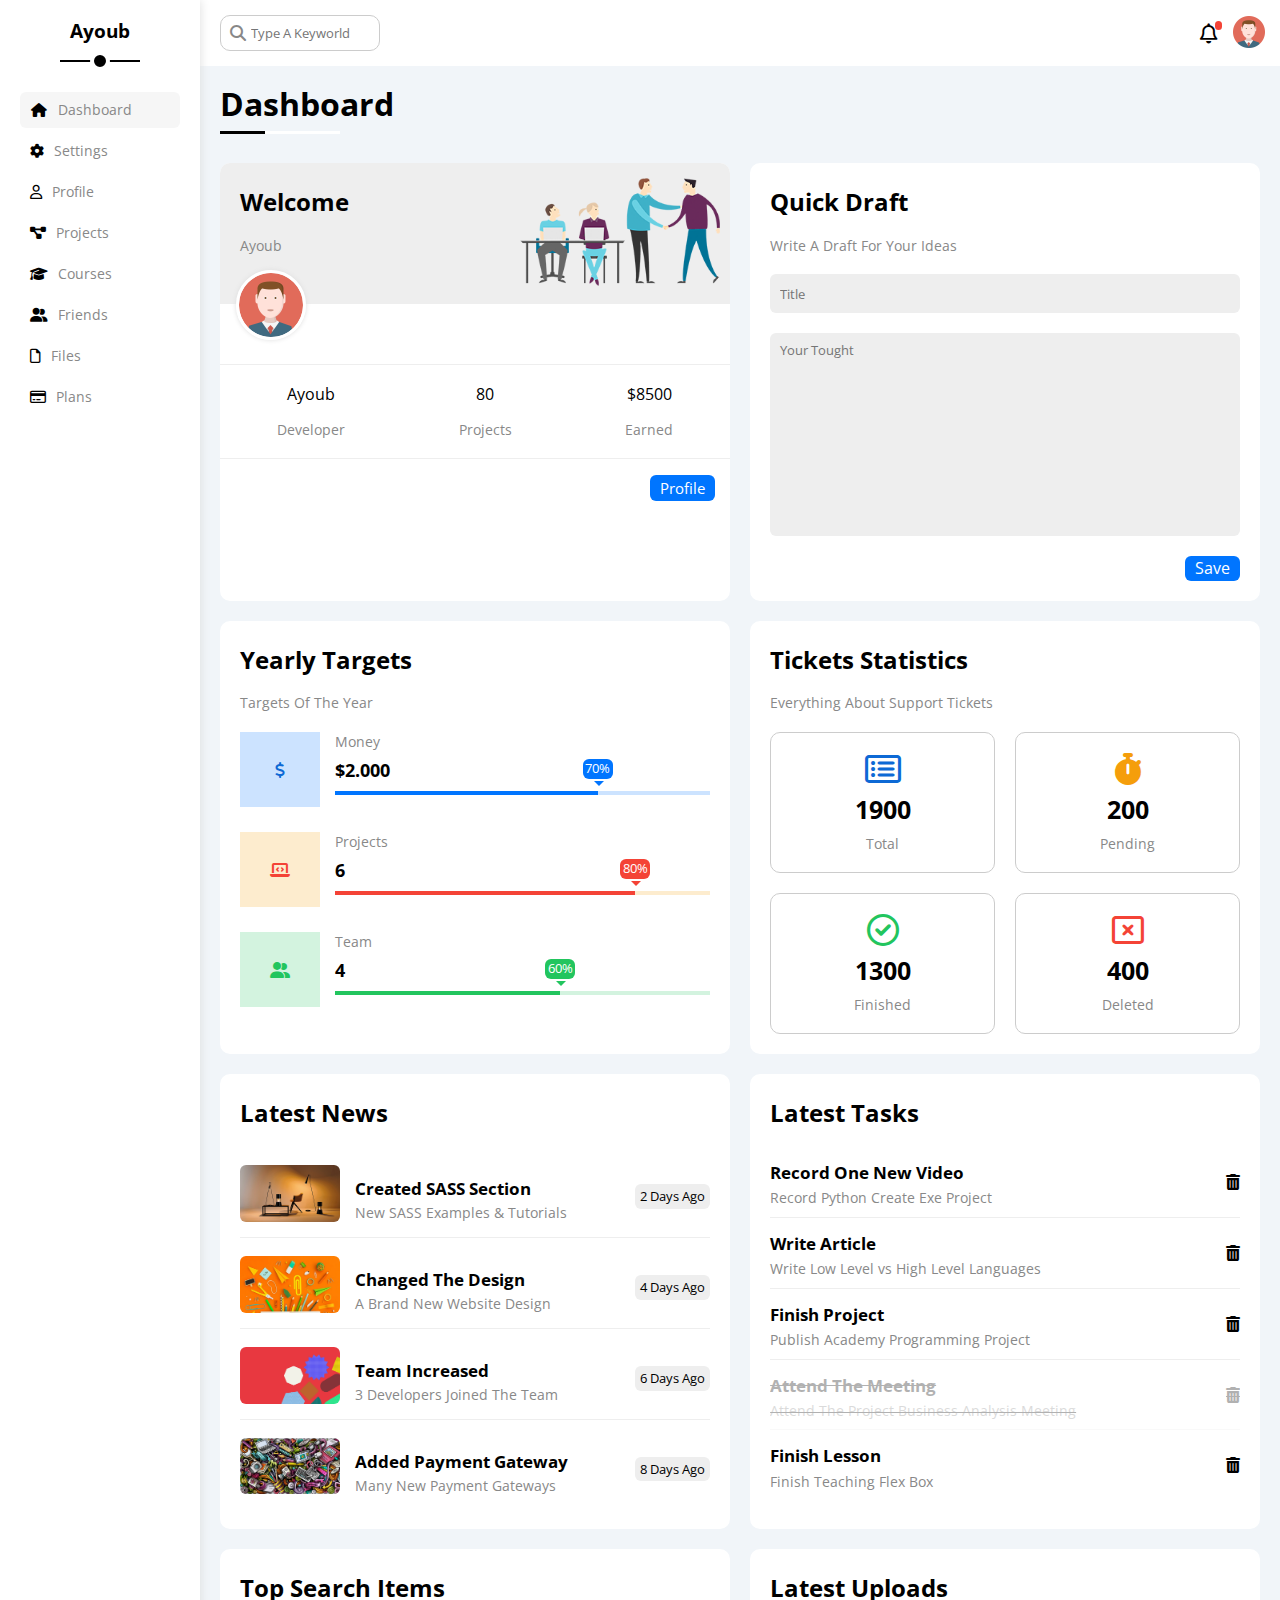
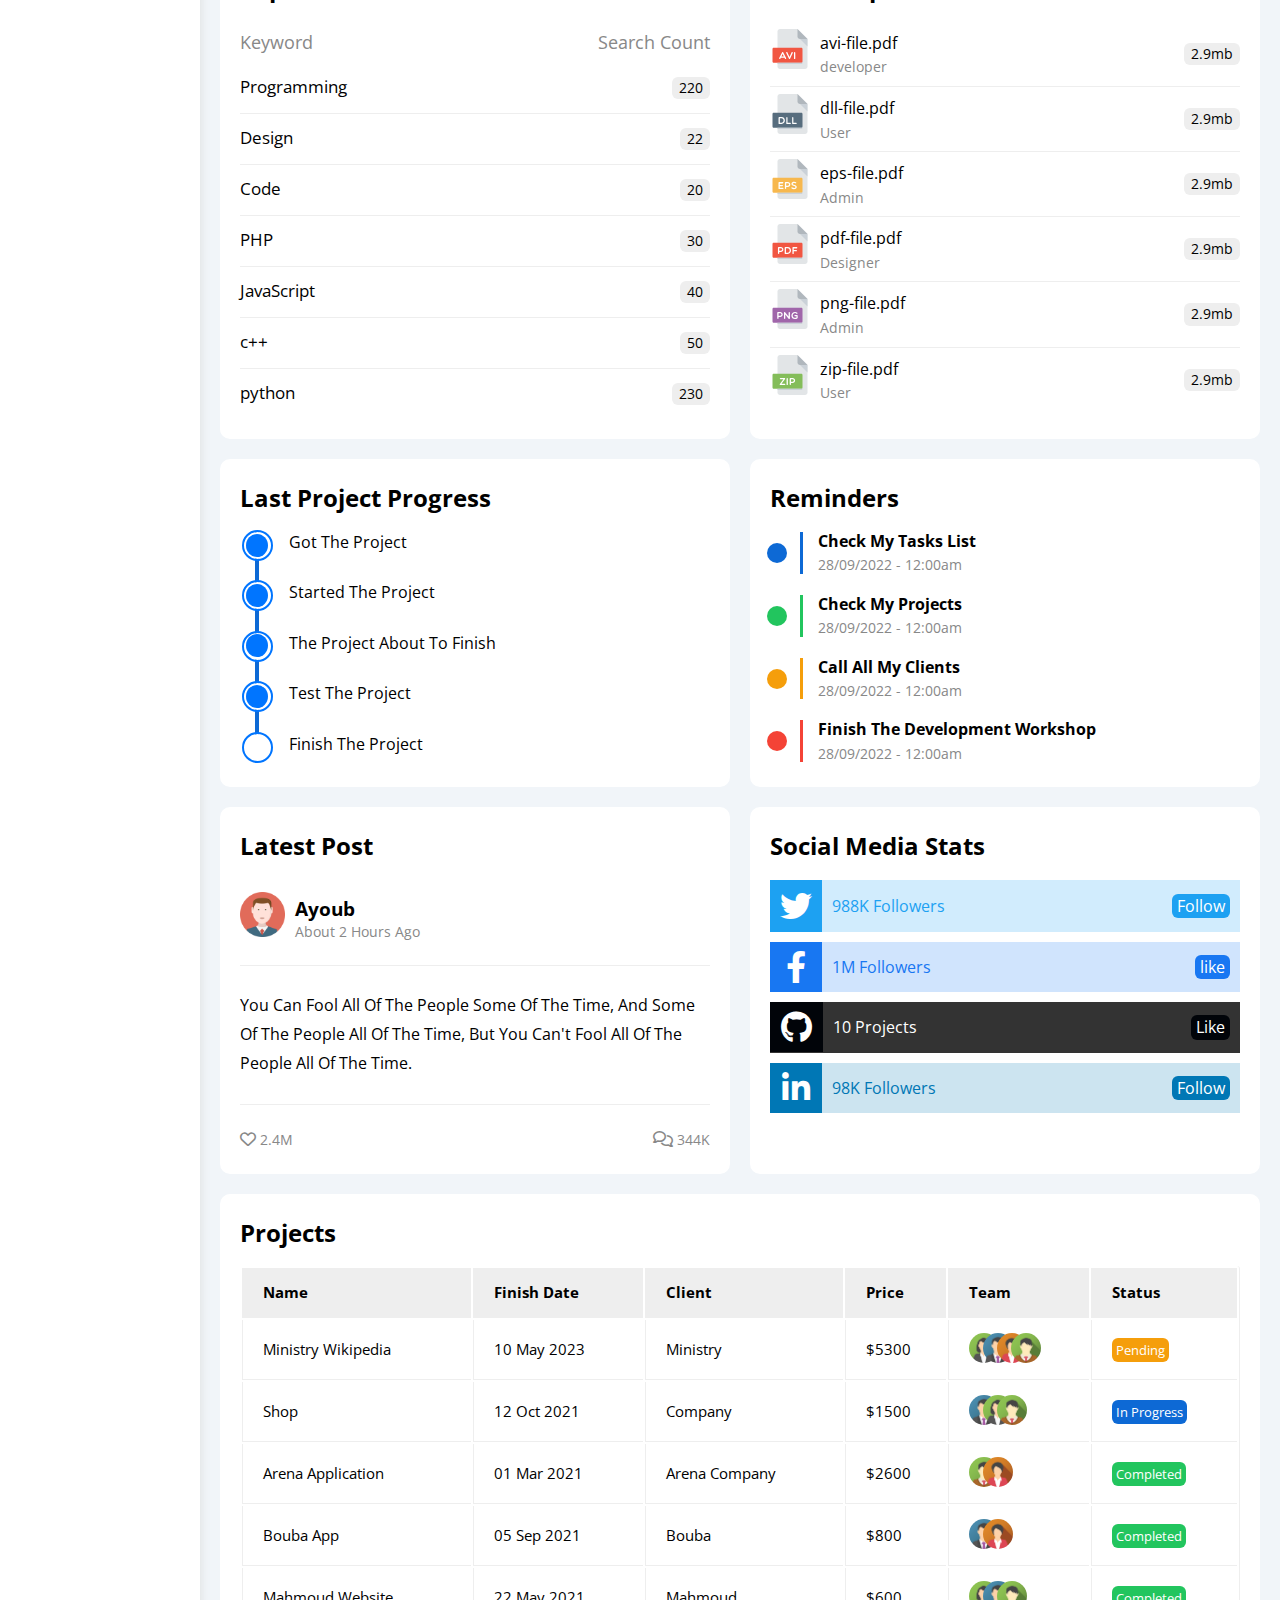
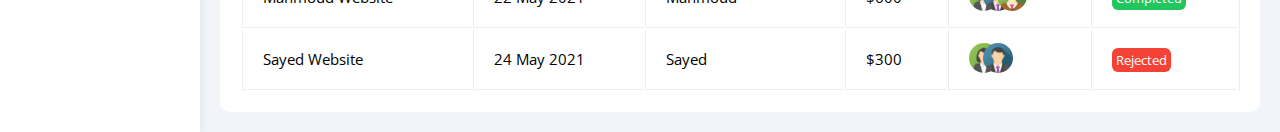
==== index.html @ 37f292aa "Upload 18/03/2023" ====
<!-- https://elzerowebschool.github.io/HTML_And_CSS_Template_Four/ -->
<!DOCTYPE html>
<html lang="en">
  <head>
    <meta charset="UTF-8" />
    <meta http-equiv="X-UA-Compatible" content="IE=edge" />
    <meta name="viewport" content="width=device-width, initial-scale=1.0" />
    <link rel="stylesheet" href="css/normalize.css" />
    <link rel="stylesheet" href="css/style.css" />
    <link rel="stylesheet" href="css/all.min.css" />
    <link rel="preconnect" href="https://fonts.googleapis.com" />
    <link rel="preconnect" href="https://fonts.gstatic.com" crossorigin />
    <link
      href="https://fonts.googleapis.com/css2?family=Open+Sans:wght@300;500&display=swap"
      rel="stylesheet"
    />
    <title>Dashboard</title>
  </head>
  <body>
    <div class="page">
      <div class="sidebar">
        <h3 class="logo">Ayoub</h3>
        <ul>
          <li>
            <a class="active" href="index.html">
              <i class="fa-solid fa-house fa-fw"></i>
              <span>Dashboard</span>
            </a>
          </li>
          <li>
            <a href="settings.html">
              <i class="fa-solid fa-gear"></i>
              <span>Settings</span>
            </a>
          </li>
          <li>
            <a href="profile.html">
              <i class="fa-regular fa-user"></i>
              <span>Profile</span>
            </a>
          </li>
          <li>
            <a href="projects.html">
              <i class="fa-solid fa-diagram-project"></i>
              <span>Projects</span>
            </a>
          </li>
          <li>
            <a href="courses.html">
              <i class="fa-solid fa-graduation-cap"></i>
              <span>Courses</span>
            </a>
          </li>
          <li>
            <a href="friends.html">
              <i class="fa-solid fa-user-group"></i>
              <span>Friends</span>
            </a>
          </li>
          <li>
            <a href="files.html">
              <i class="fa-regular fa-file"></i>
              <span>Files</span>
            </a>
          </li>
          <li>
            <a href="plans.html">
              <i class="fa-regular fa-credit-card"></i>
              <span>Plans</span>
            </a>
          </li>
        </ul>
      </div>
      <div class="content">
        <!-- start head  -->
        <div class="head">
          <div class="search">
            <input type="search" placeholder="Type A Keyworld" />
          </div>
          <div class="icons">
            <i class="fa-regular fa-bell fa-lg"></i>
            <a href="profile.html"><img src="images/avatar.png" alt="" /></a>
          </div>
        </div>
        <!-- end head  -->
        <h1>Dashboard</h1>
        <div class="wrapper">
          <!-- start welcome -->
          <div class="welcome">
            <div class="box-head">
              <div class="text">
                <h2>Welcome</h2>
                <span>Ayoub</span>
              </div>
              <div class="image">
                <img src="images/welcome.png" alt="" />
              </div>
            </div>
            <div class="info">
              <div class="developer">
                <p>Ayoub</p>
                <span>Developer</span>
              </div>
              <div class="projects">
                <p>80</p>
                <span>Projects</span>
              </div>
              <div class="money">
                <p>$8500</p>
                <span>Earned</span>
              </div>
            </div>
            <div class="save">
              <a href="#profile">Profile</a>
            </div>
          </div>
          <!-- end welcome -->
          <!-- start draft -->
          <div class="draft">
            <div class="text">
              <h2>Quick Draft</h2>
              <span>Write A Draft For Your Ideas</span>
            </div>
            <input type="text" placeholder="Title" />
            <textarea
              name=""
              id=""
              cols="30"
              rows="10"
              placeholder="Your Tought"
            ></textarea>
            <input type="submit" value="Save" />
          </div>
          <!-- end draft -->
          <!-- start  Targets -->
          <div class="targets">
            <div class="text">
              <h2>Yearly Targets</h2>
              <span>Targets Of The Year</span>
            </div>
            <div class="box">
              <div class="icon" style="background-color: rgb(0 117 255 / 20%)">
                <i class="fa-solid fa-dollar-sign" style="color: #0d69d5"></i>
              </div>
              <div class="info">
                <span>Money</span>
                <h3>$2.000</h3>
                <div class="progress progress1">
                  <span
                    class="prog prog1"
                    style="background-color: rgb(0 117 255 / 20%)"
                  ></span>
                </div>
              </div>
            </div>
            <div class="box">
              <div class="icon" style="background-color: rgb(245 158 11 / 20%)">
                <i class="fa-solid fa-laptop-code" style="color: #f44336"></i>
              </div>
              <div class="info">
                <span>Projects</span>
                <h3>6</h3>
                <div class="progress progress2">
                  <span
                    class="prog prog2"
                    style="background-color: rgb(245 158 11 / 20%)"
                  ></span>
                </div>
              </div>
            </div>
            <div class="box">
              <div class="icon" style="background-color: rgb(34 197 94 / 20%)">
                <i class="fa-solid fa-user-group" style="color: #22c55e"></i>
              </div>
              <div class="info">
                <span>Team</span>
                <h3>4</h3>
                <div class="progress progress3">
                  <span
                    class="prog prog3"
                    style="background-color: rgb(34 197 94 / 20%)"
                  ></span>
                </div>
              </div>
            </div>
          </div>
          <!-- end targets  -->
          <!-- start Statistics -->
          <div class="statistics">
            <h2>Tickets Statistics</h2>
            <span>Everything About Support Tickets</span>
            <div class="boxes">
              <div class="box">
                <i class="fa-regular fa-rectangle-list fa-2x total"></i>
                <h3>1900</h3>
                <span>Total</span>
              </div>
              <div class="box">
                <i class="fa-solid fa-stopwatch fa-2x pending"></i>
                <h3>200</h3>
                <span>Pending</span>
              </div>
              <div class="box">
                <i class="fa-regular fa-circle-check fa-2x finished"></i>
                <h3>1300</h3>
                <span>Finished</span>
              </div>
              <div class="box">
                <i class="fa-regular fa-rectangle-xmark fa-2x deleted"></i>
                <h3>400</h3>
                <span>Deleted</span>
              </div>
            </div>
          </div>
          <!-- end Statistics -->
          <!-- start News  -->
          <div class="news">
            <h2>Latest News</h2>
            <div class="boxes">
              <div class="box">
                <img src="images/news-01.png" alt="" />
                <div class="text">
                  <h3>Created SASS Section</h3>
                  <span>New SASS Examples & Tutorials</span>
                </div>
                <p>2 Days Ago</p>
              </div>
              <div class="box">
                <img src="images/news-02.png" alt="" />
                <div class="text">
                  <h3>Changed The Design</h3>
                  <span>A Brand New Website Design</span>
                </div>
                <p>4 Days Ago</p>
              </div>
              <div class="box">
                <img src="images/news-03.png" alt="" />
                <div class="text">
                  <h3>Team Increased</h3>
                  <span>3 Developers Joined The Team</span>
                </div>
                <p>6 Days Ago</p>
              </div>
              <div class="box">
                <img src="images/news-04.png" alt="" />
                <div class="text">
                  <h3>Added Payment Gateway</h3>
                  <span>Many New Payment Gateways</span>
                </div>
                <p>8 Days Ago</p>
              </div>
            </div>
          </div>
          <!-- end News  -->
          <!-- start Tasks -->
          <div class="tasks">
            <h2>Latest Tasks</h2>
            <div class="info">
              <div class="text">
                <h3>Record One New Video</h3>
                <span>Record Python Create Exe Project</span>
              </div>
              <i class="fa-solid fa-trash-can"></i>
            </div>
            <div class="info">
              <div class="text">
                <h3>Write Article</h3>
                <span>Write Low Level vs High Level Languages</span>
              </div>
              <i class="fa-solid fa-trash-can"></i>
            </div>
            <div class="info">
              <div class="text">
                <h3>Finish Project</h3>
                <span>Publish Academy Programming Project</span>
              </div>
              <i class="fa-solid fa-trash-can"></i>
            </div>
            <div class="info">
              <div class="text">
                <h3>Attend The Meeting</h3>
                <span>Attend The Project Business Analysis Meeting</span>
              </div>
              <i class="fa-solid fa-trash-can"></i>
            </div>
            <div class="info">
              <div class="text">
                <h3>Finish Lesson</h3>
                <span>Finish Teaching Flex Box</span>
              </div>
              <i class="fa-solid fa-trash-can"></i>
            </div>
          </div>
          <!-- end Tasks  -->
          <!-- start Items -->
          <div class="items">
            <h2>Top Search Items</h2>
            <div class="span">
              <p>Keyword</p>
              <p>Search Count</p>
            </div>
            <div class="info">
              <p>Programming</p>
              <p>220</p>
            </div>
            <div class="info">
              <p>Design</p>
              <p>22</p>
            </div>
            <div class="info">
              <p>Code</p>
              <p>20</p>
            </div>
            <div class="info">
              <p>PHP</p>
              <p>30</p>
            </div>
            <div class="info">
              <p>JavaScript</p>
              <p>40</p>
            </div>
            <div class="info">
              <p>c++</p>
              <p>50</p>
            </div>
            <div class="info">
              <p>python</p>
              <p>230</p>
            </div>
          </div>
          <!-- end Items -->
          <!-- start Uploads -->
          <div class="uploads">
            <h2>Latest Uploads</h2>
            <div class="box">
              <img src="images/avi.svg" alt="" />
              <div class="text">
                <p>avi-file.pdf</p>
                <span>developer</span>
              </div>
              <p>2.9mb</p>
            </div>
            <div class="box">
              <img src="images/dll.svg" alt="" />
              <div class="text">
                <p>dll-file.pdf</p>
                <span>User</span>
              </div>
              <p>2.9mb</p>
            </div>
            <div class="box">
              <img src="images/eps.svg" alt="" />
              <div class="text">
                <p>eps-file.pdf</p>
                <span>Admin</span>
              </div>
              <p>2.9mb</p>
            </div>
            <div class="box">
              <img src="images/pdf.svg" alt="" />
              <div class="text">
                <p>pdf-file.pdf</p>
                <span>Designer</span>
              </div>
              <p>2.9mb</p>
            </div>
            <div class="box">
              <img src="images/png.svg" alt="" />
              <div class="text">
                <p>png-file.pdf</p>
                <span>Admin</span>
              </div>
              <p>2.9mb</p>
            </div>
            <div class="box">
              <img src="images/zip.svg" alt="" />
              <div class="text">
                <p>zip-file.pdf</p>
                <span>User</span>
              </div>
              <p>2.9mb</p>
            </div>
          </div>
          <!-- end Uploads -->
          <!-- start Progress -->
          <div class="project">
            <h2>Last Project Progress</h2>
            <div class="box">
              <div class="info">
                <p>Got The Project</p>
              </div>
              <div class="info">
                <p>Started The Project</p>
              </div>
              <div class="info">
                <p>The Project About To Finish</p>
              </div>
              <div class="info">
                <p>Test The Project</p>
              </div>
              <div class="info">
                <p>Finish The Project</p>
              </div>
            </div>
          </div>
          <!-- end Progress -->
          <!-- start Reminders  -->
          <div class="reminders">
            <h2>Reminders</h2>
            <div class="box blue">
              <div class="text">
                <p>Check My Tasks List</p>
                <span>28/09/2022 - 12:00am</span>
              </div>
            </div>
            <div class="box green">
              <div class="text">
                <p>Check My Projects</p>
                <span>28/09/2022 - 12:00am</span>
              </div>
            </div>
            <div class="box orange">
              <div class="text">
                <p>Call All My Clients</p>
                <span>28/09/2022 - 12:00am</span>
              </div>
            </div>
            <div class="box red">
              <div class="text">
                <p>Finish The Development Workshop</p>
                <span>28/09/2022 - 12:00am</span>
              </div>
            </div>
          </div>
          <!-- end Reminders -->
          <!-- start post -->
          <div class="post">
            <h2>Latest Post</h2>
            <div class="head">
              <div class="image">
                <img src="images/avatar.png" alt="">
              </div>
              <div class="info">
                <h3>Ayoub</h3>
                <span>About 2 Hours Ago</span>
              </div>
            </div>
            <p>You Can Fool All Of The People Some Of The Time, And Some Of The People All Of The Time, But You Can't Fool All Of The People All Of The Time.</p>
            <div class="icons">
              <div class="likes">
                <i class="fa-regular fa-heart"></i>
                <span>2.4M</span>
              </div>
              <div class="comments">
                <i class="fa-regular fa-comments"></i>
                <span>344K</span>
              </div>
            </div>
          </div>
          <!-- end post -->
          <!-- start Media  -->
          <div class=" media">
            <h2>Social Media Stats</h2>
            <div class="info twitter" style="background-color: #d1ecfd;">
              <i class="fa-brands fa-twitter fa-2x"></i>
              <p style="color: #1da1f2;">988K Followers</p>
              <a href="#" style="background-color: #1da1f2;">Follow</a>
            </div>
            <div class="info facebook" style="background-color: #d0e4fd;">
              <i class="fa-brands fa-facebook-f fa-2x"></i>
              <p style="color: #1877f2;">1M Followers</p>
              <a href="#" style="background-color: #1877f2;">like</a>
            </div>
            <div class="info github" style="background-color: #333;">
              <i class="fa-brands fa-github fa-2x"></i>
              <p style="color: white;">10 Projects</p>
              <a href="#" style="background-color: #010409;">Like</a>
            </div>
            <div class="info linkedin" style="background-color: #cce4f0 ;">
              <i class="fa-brands fa-linkedin-in fa-2x"></i>
              <p style="color: #0077b5;">98K Followers</p>
              <a href="#" style="background-color: #0077b5;">Follow</a>
            </div>
          </div>
          <!-- end Media  -->
        </div>
        <!-- start table -->
        <div class="table">
          <h2>Projects</h2>
          <table>
            <thead>
              <tr>
                <td>Name</td>
                <td>Finish Date</td>
                <td>Client</td>
                <td>Price</td>
                <td>Team</td>
                <td>Status</td>
              </tr>
            </thead>
            <tbody>
              <tr>
                <td>Ministry Wikipedia</td>
                <td>10 May 2023</td>
                <td>Ministry</td>
                <td>$5300</td>
                <td>
                  <img src="images/team-02.png" alt="">
                  <img src="images/team-01.png" alt="">
                  <img src="images/team-04.png" alt="">
                  <img src="images/team-03.png" alt="">
                </td>
                <td>
                  <span style="background-color: var(--orange-color);">Pending</span> 
                </td>
              </tr>
              <tr>
                <td>Shop</td>
                <td>12 Oct 2021</td>
                <td>Company</td>
                <td>$1500</td>
                <td>
                  <img src="images/team-01.png" alt="">
                  <img src="images/team-02.png" alt="">
                  <img src="images/team-03.png" alt="">
                </td>
                <td>
                  <span style="background-color: var(--blue-alt-color);">In Progress</span> 
                </td>
              </tr>
              <tr>
                <td>Arena Application</td>
                <td>01 Mar 2021</td>
                <td>Arena Company</td>
                <td>$2600</td>
                <td>
                  <img src="images/team-03.png" alt="">
                  <img src="images/team-04.png" alt="">
                </td>
                <td>
                  <span style="background-color: var(--green-color);">Completed</span> 
                </td>
              </tr>
              <tr>
                <td>Bouba App</td>
                <td>05 Sep 2021</td>
                <td>	Bouba</td>
                <td>$800</td>
                <td>
                  <img src="images/team-01.png" alt="">
                  <img src="images/team-04.png" alt="">
                </td>
                <td>
                  <span style="background-color: var(--green-color);">Completed</span> 
                </td>
              </tr>
              <tr>
                <td>Mahmoud Website</td>
                <td>22 May 2021</td>
                <td>Mahmoud</td>
                <td>$600</td>
                <td>
                  <img src="images/team-02.png" alt="">
                  <img src="images/team-01.png" alt="">
                  <img src="images/team-03.png" alt="">
                </td>
                <td>
                  <span style="background-color: var(--green-color);">Completed</span> 
                </td>
              </tr>
              <tr>
                <td>Sayed Website</td>
                <td>24 May 2021</td>
                <td>Sayed</td>
                <td>$300</td>
                <td>
                  <img src="images/team-02.png" alt="">
                  <img src="images/team-01.png" alt="">
                </td>
                <td>
                  <span style="background-color: var(--red-color);">Rejected</span> 
                </td>
              </tr>
            </tbody>
          </table>
        </div>
        <!-- end table -->
      </div>
    </div>
  </body>
</html>
---- css/style.css ----
/* start global rules */
:root {
  --blue-alt-color: #0d69d5;
  --blue-color: #0075ff;
  --orange-color: #f59e0b;
  --green-color: #22c55e;
  --red-color: #f44336;
  --grey-color: #888;
  --transition: 0.3s;
  --border-10: 10px;
}
body {
  font-family: "Open Sans", sans-serif;
  margin: 0;
  padding: 0;
}
input,
textarea {
  outline: none;
}
* {
  -moz-box-sizing: border-box;
  -o-box-sizing: border-box;
  box-sizing: border-box;
}
a {
  text-decoration: none;
}
ul {
  list-style: none;
  margin: 0;
  padding: 0;
}
html {
  scroll-behavior: smooth;
}
.page {
  background-color: #f1f5f9;
  min-height: 100vh;
}
::-webkit-scrollbar {
  width: 15px;
}
::-webkit-scrollbar-track {
  background-color: white;
}
::-webkit-scrollbar-thumb {
  background-color: var(--blue-color);
}
::-webkit-scrollbar-thumb:hover {
  background-color: var(--blue-alt-color);
}
/* end global rules */
/* start sidebar */
.page {
  display: flex;
}
.page .sidebar {
  background: white;
  position: relative;
  padding: 20px;
  width: 230px;
  box-shadow: 0 0 10px #ddd;
}
.page .sidebar > h3 {
  margin-bottom: 50px;
}
.page .sidebar > h3::before,
.page .sidebar > h3::after {
  content: "";
  position: absolute;
  transform: translateX(-50%);
  background-color: black;
  left: 50%;
}
.page .sidebar > h3::before {
  width: 80px;
  height: 2px;
  bottom: -20px;
}
.page .sidebar > h3::after {
  bottom: -29px;
  width: 12px;
  height: 12px;
  border-radius: 50%;
  border: 4px solid white;
}
.page .sidebar .logo {
  position: relative;
  text-align: center;
  margin-top: 0;
}
.page .sidebar ul li a {
  display: flex;
  align-items: center;
  font-size: 14px;
  color: black;
  border-radius: 6px;
  padding: 10px;
  transition: 0.3s;
  margin-bottom: 5px;
}
.page .sidebar ul li a:hover,
.page .sidebar ul li a.active {
  background-color: #f6f6f6;
}
.page .sidebar ul li a span {
  font-size: 14px;
  margin-left: 10px;
}
@media (max-width: 767px) {
  .page .sidebar {
    width: 62px;
    padding: 10px;
  }
  .page .sidebar > h3 {
    margin-bottom: 15px;
    font-size: 13px;
  }
  .page .sidebar > h3::before,
  .page .sidebar > h3::after {
    display: none;
  }
  .page .sidebar ul li a span {
    display: none;
  }
}
/* end sidebar */
/* start head  */
.content {
  overflow: hidden;
}
.page .content {
  width: 100%;
}
.page .content > .head {
  background-color: white;
  padding: 15px;
  display: flex;
  align-items: center;
  justify-content: space-between;
}
.page .content .head .search {
  position: relative;
}
.page .content .head .search::after {
  font-family: "Font Awesome 5 Free";
  content: "\f002";
  position: absolute;
  font-weight: 900;
  left: 0;
  top: 50%;
  transform: translateY(-50%);
  padding-left: 15px;
  color: var(--grey-color);
}
.page .content .head .search input {
  border: 1px solid #ccc;
  border-radius: 10px;
  margin-left: 5px;
  padding: 7px 0px 9px 30px;
  width: 160px;
  transition: width 0.3s;
}
.page .content .head .search input:focus {
  width: 200px;
}
.page .content .head .search input::placeholder {
  font-size: 13px;
}
.page .content .head .search input:focus::placeholder {
  opacity: -4;
}
.page .content .head .icons {
  display: flex;
  align-items: center;
}
.page .content .head .icons i {
  position: relative;
  cursor: pointer;
}
.page .content .head .icons i:hover {
  color:var(--grey-color)
}
.page .content .head .icons i::after {
  content: "";
  position: absolute;
  width: 7px;
  height: 9px;
  right: -4px;
  bottom: 4px;
  background-color: var(--red-color);
  border-radius: 6px;
}
.page .content .head .icons img {
  width: 32px;
  height: 32px;
  margin-left: 15px;
}
.page .content h1 {
  position: relative;
  margin: 20px 20px 40px;
}
/* end head */
/* start content */
.page .content h1::before,
.page .content h1::after {
  content: "";
  position: absolute;
  bottom: -11px;
  left: 0;
  height: 3px;
}
.page .content h1::before {
  background-color: white;
  width: 120px;
}
.page .content h1::after {
  background-color: black;
  width: 45px;
}
.wrapper {
  display: grid;
  grid-template-columns: repeat(auto-fill, minmax(450px, 1fr));
  gap: 20px;
  margin: 0 20px;
}
@media (max-width: 767px) {
  .wrapper {
    display: grid;
    grid-template-columns: minmax(200px, 1fr);
    gap: 10px;
    margin: 0 10px;
  }
}
.wrapper .welcome {
  border-radius: 10px;
  background-color: white;
}
.wrapper .welcome .box-head {
  display: flex;
  justify-content: space-between;
  background-color: #eee;
  padding: 10px 10px 25px;
  position: relative;
  border-radius: 10px 10px 0 0;
}
.wrapper .welcome .box-head::after {
  content: "";
  position: absolute;
  background-image: url(../images/avatar.png);
  background-size: cover;
  left: 16px;
  bottom: -36px;
  width: 64px;
  height: 64px;
  border: 3px solid white;
  border-radius: 50%;
  box-shadow: 0 0 5px #ddd;
}
@media (max-width: 767px) {
  .wrapper .welcome .box-head::after {
    left: 50%;
    transform: translateX(-50%);
    bottom: -34%;
  }
}
.wrapper .welcome .box-head .text {
  padding-left: 10px;
}
.wrapper .welcome .box-head .text h2 {
  margin-top: 15px;
}
.page h2 {
  margin-bottom: 20px;
  margin-top: 5px;
}
.page span {
  color: var(--grey-color);
  font-size: 14px;
}
.wrapper .welcome .box-head .image img {
  width: 200px;
  margin: 5px 0 -10px 0;
}
@media (max-width: 767px) {
  .wrapper .welcome .box-head .image img {
    display: none;
  }
}
.wrapper .welcome .info {
  display: flex;
  justify-content: space-around;
  margin-top: 60px;
  border-top: 1px solid #eee;
  border-bottom: 1px solid #eee;
  margin-bottom: 20px;
}
@media (max-width: 767px) {
  .wrapper .welcome .info {
    flex-direction: column;
    text-align: center;
  }
}
.wrapper .welcome .info .developer,
.wrapper .welcome .info .projects,
.wrapper .welcome .info .money {
  margin: 20px 0;
}
.wrapper .welcome .info p {
  text-align: center;
  margin-top: 0;
}
.wrapper .welcome .info span {
  color: var(--grey-color);
}
.wrapper .welcome .save {
  text-align: end;
  padding-bottom: 20px;
}
.wrapper .welcome a {
  background-color: var(--blue-color);
  color: white;
  transition: var(--transition);
  border-radius: 6px;
  margin: 15px;
  padding: 3px 10px;
  font-size: 15px;
}
.wrapper .welcome a:hover {
  background-color: var(--blue-alt-color);
}
/* end content */
/* start draft */
.draft {
  background-color: white;
  border-radius: var(--border-10);
  display: flex;
  flex-direction: column;
  padding: 20px;
}
.draft .text {
  margin-bottom: 20px;
}
.draft input[type="text"],
.draft textarea {
  border-radius: 6px;
  background-color: #eee;
  margin-bottom: 20px;
  border: none;
  padding: 10px;
  resize: none;
  min-width: 100%;
}
.draft input[type="text"]::placeholder,
.draft textarea::placeholder {
  font-size: 13px;
}
.draft input[type="submit"] {
  background-color: var(--blue-color);
  color: white;
  border: none;
  border-radius: 6px;
  width: fit-content;
  padding: 3px 10px;
  margin-left: auto;
}
.draft input[type="submit"]:hover {
  background-color: var(--blue-alt-color);
}
/* end draft */
/* start  Targets */
.targets {
  background-color: white;
  padding: 20px;
  border-radius: var(--border-10);
}
.targets .text {
  margin-bottom: 20px;
}
.targets .box {
  display: flex;
  margin-bottom: 25px;
}
.targets .box .icon {
  position: relative;
  width: 100px;
  height: 75px;
  margin-right: 15px;
}
.targets .box .icon i {
  position: absolute;
  left: 50%;
  top: 50%;
  transform: translate(-50%, -50%);
  position: relative;
}
.targets .box .info {
  width: 100%;
}
.targets .box .info h3 {
  margin: 10px 0;
  font-size: 18px;
}
.targets .box .info .progress {
  position: relative;
  width: 100%;
}
.targets .box .info .progress::before {
  content: "";
  position: absolute;
  left: 0;
  top: 0;
  height: 100%;
  z-index: 1;
}
.targets .box .info .progress1::before {
  background-color: var(--blue-color);
  width: 70%;
}
.targets .box .info .progress2::before {
  background-color: var(--red-color);
  width: 80%;
}
.targets .box .info .progress3::before {
  background-color: var(--green-color);
  width: 60%;
}
.targets .box .info .progress .prog {
  position: relative;
  height: 4px;
  width: 100%;
  display: block;
}
.targets .box .info .progress .prog::before {
  position: absolute;
  width: 30px;
  height: 20px;
  top: -32px;
  font-size: 13px;
  border-radius: 6px;
  display: flex;
  justify-content: center;
  align-items: center;
  color: white;
}
.targets .box .info .progress .prog1::before {
  content: "70%";
  background-color: var(--blue-color);
  left: 66%;
}
.targets .box .info .progress .prog2::before {
  content: "80%";
  background-color: var(--red-color);
  left: 76%;
}
.targets .box .info .progress .prog3::before {
  content: "60%";
  background-color: var(--green-color);
  left: 56%;
}
.targets .box .info .progress .prog::after {
  content: "";
  position: absolute;
  top: -10px;
  border-width: 5px;
  border-style: solid;
}
.targets .box .info .progress .prog1::after {
  border-color: var(--blue-color) transparent transparent transparent;
  left: 69%;
}
.targets .box .info .progress .prog2::after {
  border-color: var(--red-color) transparent transparent transparent;
  left: 79%;
}
.targets .box .info .progress .prog3::after {
  border-color: var(--green-color) transparent transparent transparent;
  left: 59%;
}
/* end Targets */
/* start Statistics */
.statistics {
  padding: 20px;
  background-color: white;
  border-radius: var(--border-10);
}
.statistics .boxes {
  display: flex;
  flex-wrap: wrap;
  gap: 20px;
  margin-top: 20px;
}
.statistics .boxes .box {
  padding: 20px;
  text-align: center;
  border: 1px solid #ccc;
  border-radius: var(--border-10);
  width: calc(50% - 10px);
}
@media (max-width: 767px) {
  .statistics .boxes .box {
    width: 100%;
  }
}
.statistics .boxes .box .total {
  color: var(--blue-alt-color);
}
.statistics .boxes .box .pending {
  color: var(--orange-color);
}
.statistics .boxes .box .finished {
  color: var(--green-color);
}
.statistics .boxes .box .deleted {
  color: var(--red-color);
}
.statistics .boxes .box h3 {
  font-size: 25px;
  margin: 10px 0px;
}
/* end Statistics */
/* start News */
.news {
  padding: 20px;
  background-color: white;
  border-radius: var(--border-10);
}
.news .box {
  display: flex;
  padding: 15px 0;
  align-items: end;
}
@media (max-width: 767px) {
  .news .box {
    flex-direction: column;
    align-items: center;
  }
  .news .box .text {
    margin: 10px 0;
  }
}
.news .box:not(:last-child) {
  border-bottom: 1px solid #eee;
}
.news .box img {
  width: 100px;
  border-radius: 6px;
  margin-right: 15px;
}
.news .box .text {
  flex-grow: 1;
}
.news .box h3 {
  margin-bottom: 5px;
  font-size: 17px;
}
.news .box p {
  background-color: #eee;
  border-radius: 6px;
  text-align: center;
  padding: 5px;
  font-size: 13px;
}
/* end News */
/* start Tasks */
.tasks {
  padding: 20px;
  background-color: white;
  border-radius: var(--border-10);
}
.tasks h3 {
  font-size: 17px;
  margin: 6px 0;
}
.tasks .info {
  display: flex;
  justify-content: space-between;
  align-items: center;
  padding: 10px 0;
}
.tasks .info:not(:last-child) {
  border-bottom: 1px solid #eee;
}
.tasks i {
  transition: var(--transition);
}
.tasks i:hover {
  color: var(--red-color);
  cursor: pointer;
}
.tasks .info:nth-child(5) {
  opacity: 0.3;
  text-decoration: line-through;
}
/* end Tasks */
/* start Items */
.items {
  padding: 20px;
  background-color: white;
  border-radius: var(--border-10);
}
.items .span {
  display: flex;
  justify-content: space-between;
  color: var(--grey-color);
  font-size: 18px;
}
.items .span p {
  margin: 10px 0;
}
.items .info {
  display: flex;
  justify-content: space-between;
}
.items .info:not(:last-child) {
  border-bottom: 1px solid #eee;
}
.items .info p {
  font-size: 17px;
  margin: 14px 0;
}
.items .info P:last-child {
  background-color: #eee;
  padding: 3px 7px;
  border-radius: 6px;
  font-size: 14px;
  display: flex;
  align-items: center;
}
/* end Items */
/* start Uploads */
.uploads {
  padding: 20px;
  background-color: white;
  border-radius: var(--border-10);
}
.uploads .box {
  display: flex;
  padding: 7px 0;
}
.uploads .box:not(:last-child) {
  border-bottom: 1px solid #eee;
}
.uploads img {
  width: 40px;
  height: 40px;
  margin-right: 10px;
}
.uploads .box .text {
  flex-grow: 1;
}
.uploads .box .text p {
  margin: 5px 0;
}
.uploads .box > p {
  background-color: #eee;
  padding: 3px 7px;
  border-radius: 6px;
  font-size: 14px;
  display: flex;
  align-items: center;
}
/* end Uploads */
/* start project */
.project {
  padding: 20px;
  background-color: white;
  border-radius: var(--border-10);
}
.project .info {
  position: relative;
  /* border-left: 2px solid var(--blue-alt-color); */
  padding: 1px 0 1px 30px;
}
.project .box {
  border-left: 4px solid var(--blue-alt-color);
  margin-left: 15px;
}
.project .info::before {
  content: "";
  position: absolute;
  width: 23px;
  height: 23px;
  border-radius: 50%;
  background-color: white;
  left: -15px;
  top: 0;
  outline: 2px solid var(--blue-color);
  border: 2px solid white;
}
.project .info:not(:last-child)::after {
  content: "";
  position: absolute;
  width: 22px;
  height: 23px;
  border-radius: 50%;
  background-color: var(--blue-color);
  left: -13px;
  top: 1.5px;
}
.project .info:nth-child(4)::after {
  background-color: var(--blue-color);
  animation: change-color 0.8s infinite alternate;
}
.project .info p {
  margin: 0;
}
.project .info:not(:last-child) {
  margin-bottom: 30px;
}
/* end .project */
/* start animation */
@keyframes change-color {
  from {
    background-color: var(--blue-color);
  }
  to {
    background-color: white;
  }
}
/* end animation */
.reminders {
  padding: 20px;
  background-color: white;
  border-radius: var(--border-10);
}
.reminders .box {
  position: relative;
  padding-bottom: 5px;
}
.reminders .box .text {
  margin-left: 30px;
}
.reminders .blue .text {
  border-left: 3px solid var(--blue-alt-color);
}
.reminders .green .text {
  border-left: 3px solid var(--green-color);
}
.reminders .orange .text {
  border-left: 3px solid var(--orange-color);
}
.reminders .red .text {
  border-left: 3px solid var(--red-color);
}
.reminders .box .text::before {
  content: "";
  position: absolute;
  width: 20px;
  height: 20px;
  left: -3px;
  top: 11px;
  border-radius: 50%;
}
.reminders > .blue > :first-child::before {
  background-color: var(--blue-alt-color);
}
.reminders > .green > :first-child::before {
  background-color: var(--green-color);
}
.reminders > .orange > :first-child::before {
  background-color: var(--orange-color);
}
.reminders > .red > :first-child::before {
  background-color: var(--red-color);
}
.reminders .box p {
  margin-bottom: 5px;
  font-weight: bold;
  padding-left: 15px;
}
.reminders .box span {
  font-size: 14px;
  padding-left: 15px;
}
/* start post */
.post {
  padding: 20px;
  background-color: white;
  border-radius: var(--border-10);
}
.post img {
  width: 45px;
  height: 45px;
}
.post > .head {
  display: flex;
  align-items: end;
}
.post .info {
  margin-left: 10px;
}
.post .info h3 {
  margin-bottom: 2px;
}
.post p {
  padding: 25px 0;
  margin: 25px 0;
  border-top: 1px solid #eee;
  border-bottom: 1px solid #eee;
  line-height: 1.8;
  min-height: 140px;
}
.post .icons {
  display: flex;
  align-items: center;
  justify-content: space-between;
  margin-bottom: 5px;
}
.post i {
  color: var(--grey-color);
  cursor: pointer;
}
.post .icons .likes > i:hover {
  color: var(--red-color);
}
.post .icons .comments > i:hover {
  color: var(--orange-color);
}
/* end post */
/* start media */
.media {
  padding: 20px;
  background-color: white;
  border-radius: var(--border-10);
}
.media .info {
  display: flex;
  align-items: center;
  /* background-color: red; */
  margin-bottom: 10px;
  /* padding: 5px; */
}
.media .info i {
  padding: 10px;
  margin-right: 10px;
  color: white;
}
.media .twitter i {
  background-color: #1da1f2;
}
.media .facebook i {
  background-color: #1877f2;
  padding: 9px 16px;
}
.media .github i {
  background-color: #010409;
  padding: 9px 11px;
}
.media .linkedin i {
  background-color: #0077b5;
  padding: 9px 12px;
}
.media .info p {
  flex-grow: 1;
}
.media .info a {
  margin-right: 10px;
  padding: 3px 5px;
  border-radius: 6px;
  color: white;
}
/* end media */
/* start table */
.table {
  padding: 20px;
  background-color: white;
  border-radius: var(--border-10);
  margin: 20px;
  overflow-x: scroll;
  /* min-width: 100%; */
}
.table img {
  width: 30px;
  height: 30px;
  border-radius: 50%;
}
.table img:not(:first-child) {
  margin-left: -20px;
}
.table table {
  border-radius: 3px;
  font-size: 15px;
  min-width: 1000px;
  width: 100%;
  border-right: 1px solid #eee;
}
.table thead > tr > td {
  background-color: #eeeeee;
  height: 50px;
}
.table thead > tr {
  font-weight: bold;
}
.table tbody tr {
  transition: var(--transition);
}
.table tbody tr:hover {
  background-color: #faf7f7;
}
.table td {
  padding-left: 20px;
  height: 60px;
  border-left: 1px solid #eee;
  border-bottom: 1px solid #eee;
}
.table span {
  background-color: red;
  color: white;
  padding: 3px 4px;
  border-radius: 6px;
  font-size: 13px;
}
/* end table */
/* settings */
/* start control */
.settings {
  display: grid;
  grid-template-columns: repeat(auto-fill, minmax(490px, 1Fr));
  gap: 20px;
  margin: 20px;
}
@media (max-width: 767px) {
  .settings {
    grid-template-columns: minmax(100%, 1Fr);
    margin-left: 10px;
    margin-right: 10px;
    gap: 10px;
  }
}
.control {
  padding: 20px;
  background-color: white;
  border-radius: var(--border-10);
}
.control .info {
  display: flex;
  justify-content: space-between;
  align-items: center;
}
.control .text {
  margin-bottom: 30px;
}
.control .text p {
  margin-bottom: 5px;
}
.toggle-checkbox {
  -webkit-appearance: none;
  appearance: none;
  display: none;
}
.toggle-switch {
  background-color: #ccc;
  width: 78px;
  height: 32px;
  border-radius: 16px;
  position: relative;
  transition: 0.3s;
  cursor: pointer;
}
.toggle-switch::before {
  font-family: "Font Awesome 5 Free";
  content: "\f00d";
  font-weight: 900;
  background-color: white;
  width: 24px;
  height: 24px;
  position: absolute;
  border-radius: 50%;
  top: 4px;
  left: 4px;
  display: flex;
  justify-content: center;
  align-items: center;
  color: #aaa;
  transition: 0.3s;
}
.toggle-checkbox:checked + .toggle-switch {
  background-color: var(--blue-color);
}
.toggle-checkbox:checked + .toggle-switch::before {
  content: "\f00c";
  left: 50px;
  color: var(--blue-color);
}
.control textarea {
  resize: none;
  width: 100%;
  border: 1px solid #ccc;
  padding: 10px 10px;
  border-radius: 6px;
  font-size: 13px;
}
/* .control textarea */
/* end control */
/* start general */
.general {
  padding: 20px;
  background-color: white;
  border-radius: var(--border-10);
}
.general > span {
  display: block;
  margin-bottom: 20px;
}
.general input {
  display: block;
  width: 100%;
  border: 1px solid #ccc;
  margin: 10px 0 20px;
  padding: 10px;
  border-radius: 6px;
  font-size: 13px;
}
.general label span {
  margin-bottom: 10px;
}
.general .email {
  display: flex;
  align-items: baseline;
}
.general .email input:disabled {
  cursor: no-drop;
  background-color: #f0f4f8;
  color: #bbb;
}
.general .email a {
  color: var(--blue-color);
  padding: 10px;
  font-size: 17px;
}
/* end general */
/* start security */
.security {
  padding: 20px;
  background-color: white;
  border-radius: var(--border-10);
}
.security .password {
  display: flex;
  justify-content: space-between;
  align-items: end;
  border-bottom: 1px solid #eee;
  padding-bottom: 20px;
}
.security .authentication {
  display: flex;
  justify-content: space-between;
  align-items: end;
  border-bottom: 1px solid #eee;
  padding-bottom: 20px;
}
.security .Devices {
  display: flex;
  justify-content: space-between;
  align-items: end;
  padding-bottom: 20px;
}
.security p {
  margin-bottom: 5px;
}
.security a {
  padding: 5px 7px;
  border-radius: 5px;
}
/* end security */
/* start social */
.social {
  background-color: white;
  padding: 20px;
  border-radius: var(--border-10);
}
.social .box {
  display: flex;
  align-items: center;
  border: 1px solid #ccc;
  background-color: #f6f6f6;
  border-radius: 6px;
  margin-top: 10px;
}
.social .box i {
  color: var(--grey-color);
  padding: 5px 10px;
}
.social .box input {
  width: 100%;
  height: 40px;
  border: none;
  background-color: #f6f6f6;
  border-left: 1px solid #ccc;
  font-size: 14px;
  padding-left: 10px;
}
.social > .box:focus-within i {
  color: black;
}
/* end social */
/* start Widgets  */
.widgets {
  background-color: white;
  padding: 20px;
  border-radius: var(--border-10);
}
.widgets li {
  margin: 20px 0;
}
.widgets input[type="checkbox"] {
  width: 18px;
  height: 18px;
  margin-right: 10px;
  transition: var(--transition);
  cursor: pointer;
}
.widgets input[type="checkbox"]:checked {
  position: relative;
  transform: rotate(360deg);
}
.widgets input[type="checkbox"]:checked::before {
  font-family: "Font Awesome 5 Free";
  content: "\f00c";
  font-weight: 900;
  position: absolute;
  width: 17px;
  height: 17px;
  font-size: 14px;
  left: 0;
  top: 0;
  background-color: var(--blue-color);
  color: white;
  display: flex;
  align-items: center;
  justify-content: center;
}
/* end Widgets  */
/* start Backup */
.backup {
  background-color: white;
  padding: 20px;
  border-radius: var(--border-10);
}
.backup .time {
  margin: 10px 0;
  transition: var(--transition);
}
.backup .time input {
  width: 20px;
  height: 20px;
  margin-right: 15px;
  transition: var(--transition);
}
.backup .time input[type="radio"]:checked {
  color: red;
  background-color: green;
  border: 1px solid red;
}
/* .backup .type {
  display: flex;
  flex-wrap: wrap;
}
.backup .type .date {
  display: flex;
  flex-direction: column;
  align-items: center;
  margin: 20px 10px;
  padding: 20px 105px;
}
.backup .type .date label {
  position: relative;
}
.backup .type .date label::before {
  content: "";
  position: absolute;
  left: 50%;
  top: -63px;
  transform: translateX(-50%);
  margin: 20px 10px;
  width: 240px;
  height: 38px;
  border: 1px solid var(--grey-color);
  padding: 20px 0;
}
.backup .type .date label:checked::before {
  content: "";
  position: absolute;
  left: 50%;
  top: -63px;
  transform: translateX(-50%);
  margin: 20px 10px;
  width: 240px;
  height: 38px;
  border: 1px solid red;
  padding: 20px 0;
} */
.backup .servers input[type="radio"] {
  -webkit-appearance: none;
  appearance: none;
}
.backup .servers {
  border-top: 1px solid #eee;
  padding-top: 20px;
  display: flex;
  align-items: center;
  text-align: center;
  gap: 10px;
}
@media (max-width: 767px) {
  .backup .servers {
    flex-wrap: wrap;
  }
}
.backup .servers .server {
  border: 2px solid #eee;
  position: relative;
  margin-bottom: 15px;
  width: fit-content;
  border-radius: 10px;
  width: 100%;
}
.backup .servers .server label {
  cursor: pointer;
  display: block;
  margin: 15px;
}
.backup .servers .server label i {
  display: block;
  margin-bottom: 10px;
}
.backup .servers input[type="radio"]:checked + .server {
  border-color: var(--blue-color);
  color: var(--blue-color);
}
/* end Backup */
/* start my-info-profile  */
.my-info-profile {
  background-color: white;
  padding: 20px;
  border-radius: var(--border-10);
  margin: 20px 20px 0;
  display: flex;
  align-items: center;
}
@media (max-width: 1200px) {
  .my-info-profile {
    flex-direction: column;
  }
}
@media (max-width: 767px) {
  .my-info-profile {
    margin: 10px;
  }
}
.my-info-profile img {
  width: 120px;
  height: 120px;
}
.my-info-profile .info {
  display: flex;
  flex-direction: column;
  align-items: center;
  padding: 30px 50px;
}
.my-info-profile .info i {
  color: var(--orange-color);
}
.my-info-profile .info p {
  color: var(--grey-color);
  font-size: 13px;
}
.my-info-profile .info h3 {
  font-size: 23px;
}
.my-info-profile .info span {
  font-size: 16px;
  position: relative;
  margin-bottom: 30px;
}
.my-info-profile .info span::before,
.my-info-profile .info span::after {
  content: "";
  position: absolute;
  width: 150px;
  height: 6px;
  background-color: #ccc;
  left: 50%;
  transform: translateX(-50%);
  top: 32px;
  border-radius: 3px;
}
.my-info-profile .info span::after {
  width: 100px;
  background-color: var(--blue-color);
  left: 0;
}
.my-info-profile table {
  border-left: 1px solid #eee;
  width: 100%;
}
@media (max-width: 767px) {
  .my-info-profile table td {
    display: flex;
    justify-content: center;
    text-align: center;
  }
  .my-info-profile table td:first-child {
    display: list-item;
    list-style: none;
    text-align: center;
  }
  .my-info-profile table .span-profile {
    font-size: 20px;
    color: #404040;
    text-decoration: underline;
  }
  .my-info-profile table:last-child td {
    border-bottom: 1px solid #e2e2e2;
  }
}
.my-info-profile table td {
  padding: 10px 20px;
}
.my-info-profile table :not(:last-child) td {
  border-bottom: 1px solid #e2e2e2;
}
.my-info-profile table tr {
  transition: var(--transition);
}
.my-info-profile table tr:hover {
  background-color: #f3f3f3;
}
/* end my-info-profile  */
.latest {
  display: flex;
  width: 100%;
  justify-content: space-between;
}
@media (max-width: 992px) {
  .latest {
    flex-direction: column;
  }
  .my-skills {
    flex-basis: 100%;
  }
  .my-skills ul {
    display: flex;
    justify-content: center;
  }
  .activity {
    flex-basis: 100%;
  }
}
/* start my-skills */
.my-skills {
  background-color: white;
  padding: 20px;
  border-radius: var(--border-10);
  margin: 20px;
  flex-basis: 35%;
}
@media (max-width: 767px) {
  .my-skills {
    margin: 0 10px 10px;
  }
}
.my-skills > span {
  display: block;
  margin-bottom: 15px;
}
.my-skills .skills ul {
  display: flex;
}
.my-skills .skills ul:not(:last-child) {
  border-bottom: 1px solid #eee;
}
.my-skills .skills li {
  margin: 10px;
  background-color: #eee;
  font-size: 16px;
  padding: 5px;
  border-radius: 4px;
}
/* end my-skills*/
/* start Activities */
.activities {
  background-color: white;
  padding: 20px;
  border-radius: var(--border-10);
  margin: 20px;
  flex-basis: 65%;
  margin-left: 0;
  margin-right: 0;
}
@media (max-width:767px) {
  .activities {
    margin: 0 10px 10px;
  }
}
.activities > span {
  display: block;
  margin-bottom: 15px;
}
.activities img {
  width: 64px;
  height: 64px;
  margin-right: 20px;
}
.activities .box {
  display: flex;
  align-items: center;
  padding: 10px;
}
.activities .box:not(:last-child) {
  border-bottom: 1px solid #eee;
}
.activities .text1 {
  flex-grow: 1;
}
.activities .text2 {
  text-align: end;
}
/* end Activities */
/* start projects */
.projects {
  margin: 20px;
}
.projects .boxes {
  display: grid;
  grid-template-columns: repeat(auto-fill, minmax(400px, 1Fr));
  gap: 20px;
}
@media (max-width: 767px) {
  .projects .info {
    flex-direction: column;
    align-items: center;
  }
  .projects {
    margin: 10px;
  }
  .projects .boxes {
    grid-template-columns: repeat(auto-fill, minmax(300px, 1Fr));
    gap: 10px;
  }
}
.projects .box {
  background-color: white;
  padding: 20px;
  border-radius: var(--border-10);
}
.projects .box > span {
  display: flex;
  justify-content: end;
}
.projects .box .text > p {
  margin-top: 0;
}
.projects img {
  width: 40px;
  height: 40px;
  border-radius: 50%;
  margin-top: 50px;
}
.projects img:not(:first-child) {
  margin-left: -20px;
}
.projects .role {
  display: flex;
  justify-content: end;
  border-top: 1px solid #eee;
  border-bottom: 1px solid #eee;
}
.projects .role p {
  background-color: #eee;
  padding: 5px 6px;
  margin: 15px 5px 15px;
  border-radius: 5px;
  font-size: 13px;
}
.projects .info {
  display: flex;
  justify-content: space-between;
  margin-top: 20px;
}
@media (max-width: 767px) {
  .projects .info {
    flex-direction: column;
    align-items: center;
  }
  .projects .prog {
    margin-bottom: 10px;
  }
}
.projects .prog {
  position: relative;
  width: 280px;
  height: 8px;
  border-radius: 6px;
  background-color: #eee;
}
.projects .prog span {
  position: absolute;
  left: 0;
  top: 0;
  height: 8px;
  border-radius: 6px;
}
/* end projects */
/* start Courses */
.courses {
  margin: 20px;
}
@media (max-width: 767px) {
  .courses {
    margin: 10px;
  }
}
.courses .boxes {
  display: grid;
  grid-template-columns: repeat(auto-fill, minmax(300px, 1fr));
  gap: 20px;
}
.courses .boxes .box {
  background-color: white;
  /* padding: 20px; */
  border-radius: var(--border-10);
  position: relative;
  overflow: hidden;
}
.courses .image .image1 {
  background-size: cover;
  border-radius: 10px 10px 0 0;
  width: 100%;
}
.courses .image .image2 {
  width: 70px;
  height: 70px;
  border-radius: 50%;
  position: absolute;
  top: 20px;
  left: 20px;
  border: 1px solid white;
}
.courses .text {
  padding: 10px 20px 35px;
}
.courses .text p {
  font-weight: bold;
}
.courses .info {
  padding: 20px 20px 20px;
  display: flex;
  justify-content: space-between;
  border-top: 1px solid #eee;
  position: relative;
}
.courses .info span:last-child {
  font-size: 14px;
}
.courses .info i {
  font-size: 12px;
}
.courses .info::before {
  content: "Course Info";
  color: white;
  background-color: var(--blue-color);
  height: 15px;
  position: absolute;
  padding: 5px;
  left: 50%;
  transform: translateX(-50%);
  border-radius: 5px;
  top: -14px;
  font-size: 14px;
  cursor: pointer;
  transition: var(--transition);
}
.courses .info:hover::before {
  background-color: var(--blue-alt-color);
}
/* end Courses */
/* start Friends */
.friends {
  margin: 20px;
}
@media (max-width: 767px) {
  .friends {
    margin: 10px;
  }
  /* .friends .boxes {
    display: grid;
    gap: 10px;
  } */
}
.friends .box > i {
  background-color: #eee;
  border-radius: 50%;
  color: var(--grey-color);
  padding: 10px;
  margin-top: -5px;
  transition: var(--transition);
}
.friends .box > i:first-child {
  margin-left: -10px;
}
.friends .box > i:first-child:hover {
  background-color: var(--blue-color);
  color: white;
  cursor: pointer;
}
.friends .box > i:nth-child(2):hover {
  background-color: var(--orange-color);
  color: white;
  cursor: pointer;
}
.friends img {
  display: block;
  width: 100px;
  height: 100px;
  border-radius: 50%;
  left: 50%;
  margin: auto;
}
.friends .boxes {
  display: grid;
  grid-template-columns: repeat(auto-fill, minmax(300px, 1fr));
  gap: 20px;
}
.friends .box {
  background-color: white;
  padding: 20px;
  border-radius: var(--border-10);
}
.friends .box > p {
  text-align: center;
  font-weight: bold;
  margin-bottom: 5px;
}
.friends .box > span {
  display: flex;
  justify-content: center;
}
.friends .text {
  display: flex;
  flex-direction: column;
  border-top: 1px solid #eee;
  border-bottom: 1px solid #eee;
  margin: 15px 0;
}
.friends .text span {
  margin: 10px 0;
  color: black;
}
.friends .text span i {
  margin-right: 10px;
}
.friends .info {
  display: flex;
  justify-content: space-between;
}
.friends .btn a:first-child {
  background-color: var(--blue-color);
  padding: 2px 5px;
  border-radius: 4px;
  font-size: 14px;
  color: white;
}
.friends .btn a:last-child {
  background-color: var(--red-color);
  padding: 2px 5px;
  border-radius: 4px;
  font-size: 14px;
  color: white;
}
/* end Friends */
/* start files */
.files {
  margin: 20px;
}
.files img {
  width: 64px;
  height: 64px;
  display: block;
  margin: auto;
  transition: var(--transition);
}
.files .boxes-files .box:hover img {
  transform: rotate(7deg);
}
.files .boxes {
  display: flex;
}
.files .boxes-files {
  display: grid;
  grid-template-columns: repeat(auto-fill, minmax(200px, 1Fr));
  gap: 20px;
  flex: 1;
}
@media (max-width: 767px) {
  .files {
    margin: 10px;
  }
  .files .boxes {
    flex-direction: column-reverse;
  }
  .files .statistics {
    width: 100%;
    margin-bottom: 10px;
  }
  .files .boxes-files {
    gap: 10px;
  }
}
@media (min-width: 767px) {
  .files .statistics {
    margin-left: 20px;
  }
}
.files .box {
  background-color: white;
  padding: 10px;
  border-radius: var(--border-10);
}
.files .box i {
  color: var(--grey-color);
  cursor: pointer;
}
.files .box p {
  text-align: center;
}
.files .box .info {
  display: flex;
  justify-content: space-between;
  border-top: 1px solid #eee;
  padding: 10px 0 0;
  margin-top: 10px;
}
.files .statistics {
  background-color: white;
  padding: 20px;
  border-radius: var(--border-10);
  min-width: 260px;
  max-height: 440px;
}
.files .statistics .box-statistics {
  border: 1px solid #eee;
  border-radius: var(--border-10);
  display: flex;
  align-items: center;
  margin-bottom: 15px;
}
.files .statistics .box-statistics i {
  padding: 18px 12px;
  margin: 10px;
  font-size: 16px;
}
.files .statistics .box-statistics .text {
  display: flex;
  align-items: center;
  justify-content: space-between;
  width: 100%;
  padding: 10px 10px 10px 0px;
}
.files .statistics .box-statistics .text span {
  font-size: 13px;
}
.files .statistics .box-statistics .text .span1 p {
  margin: 0;
  font-size: 13px;
}
.files .upload {
  background-color: var(--blue-color);
  border-radius: 5px;
  color: white;
  width: 94px;
  margin: auto;
  padding: 10px;
  font-size: 13px;
  cursor: pointer;
  transition: var(--transition);
  text-align: center;
  position: relative;
}
.files .upload i {
  transition: var(--transition);
  margin-right: 10px; ;
}
.files .upload span {
  color: white;
  font-size: 13px;
}
.files .upload:hover {
  background-color: var(--blue-alt-color);
}
/* end files */
/* start plans */
.plans {
  margin: 20px;
}
.plans .boxes {
  display: grid;
  grid-template-columns: repeat(auto-fill, minmax(400px, 1Fr));
  gap: 20px;
}
@media (max-width: 767px) {
  .plans .boxes {
    display: grid;
    grid-template-columns: repeat(auto-fill, minmax(300px, 1Fr));
    width: 100%;
    gap: 10px;
  }
  .plans {
    margin: 10px;
  }
}
.plans .box {
  background-color: white;
  padding: 20px;
  border-radius: var(--border-10);
}
.plans .box .head {
  border: 3px solid white;
  color: white;
  text-align: center;
  margin-bottom: 20px;
}
.plans .box .head:first-child {
  font-size: 18px;
  padding: 20px 0 0px 0;
}
.plans .box .head :nth-child(2)::before {
  content: "$";
  position: absolute;
  left: -20px;
  top: -2px;
  font-size: 26px;
}
.plans .box .head :nth-child(2) {
  font-size: 41px;
  font-weight: 400;
  margin: -7px auto 20px;
  position: relative;
  width: fit-content;
}
.plans .box li {
  display: flex;
  align-items: center;
  border-bottom: 1px solid #eee;
}
.plans .box li p {
  flex-grow: 1;
}
.plans .box li i {
  margin-right: 10px;
  font-size: 18px;
}
.plans .box li :last-child {
  color: var(--grey-color);
  font-size: 17px;
  cursor: pointer;
}
.plans .join {
  margin-top: 25px;
  text-align: center;
}
.plans .join a  {
  padding: 10px 30px; 
  border-radius: 5px;
  color: white;
}
/* end plans */
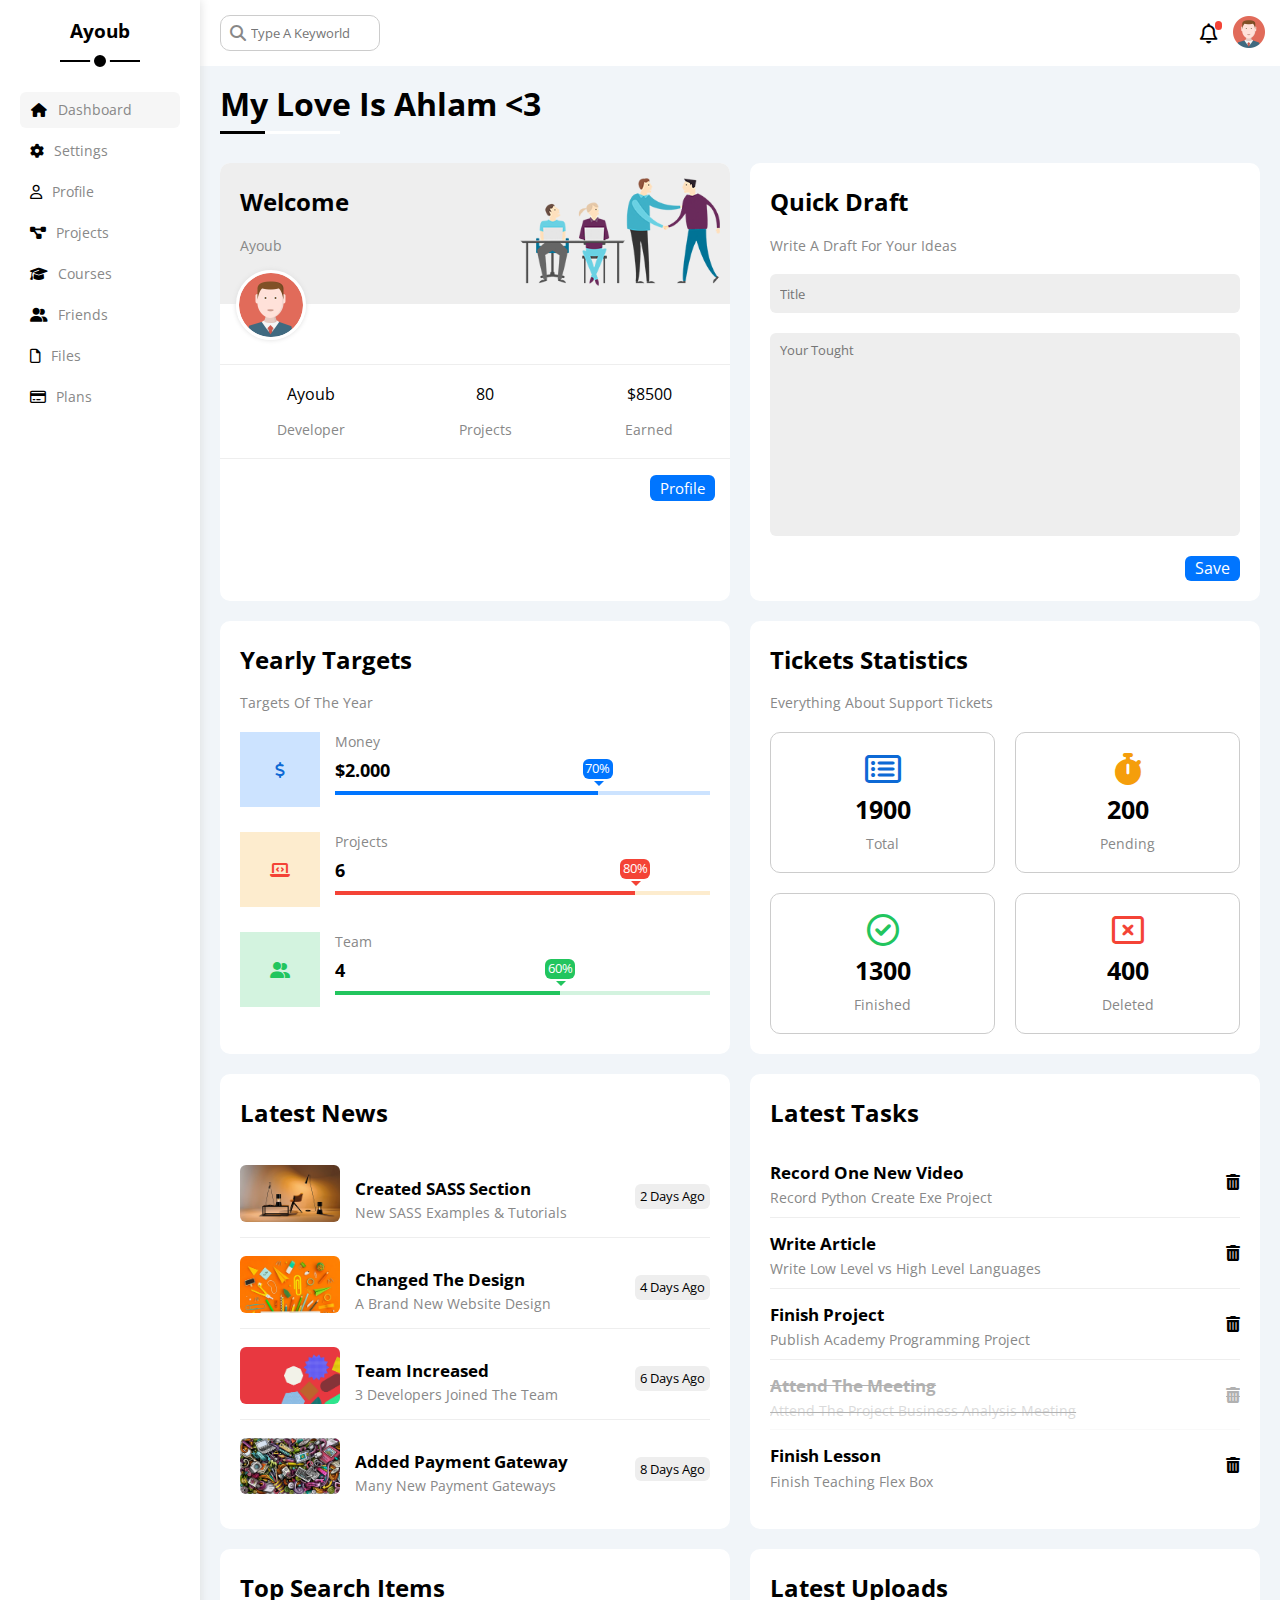
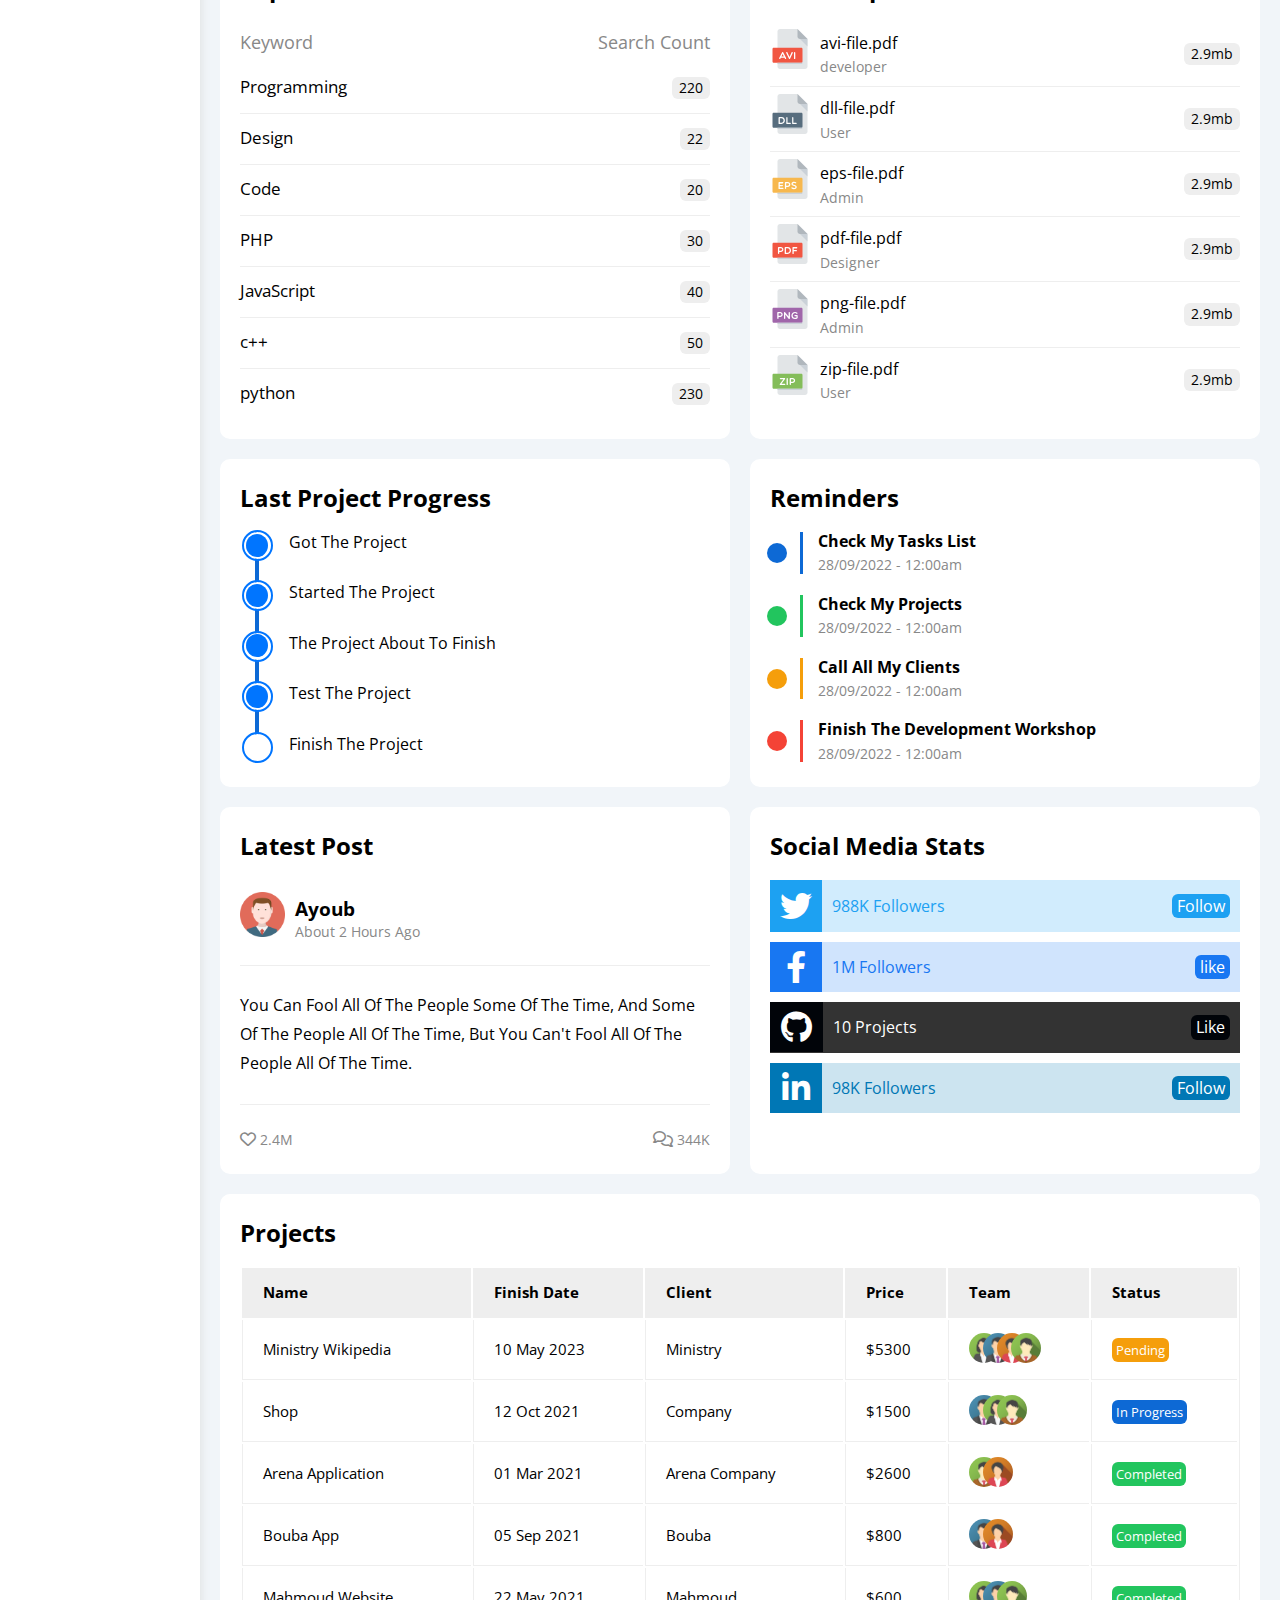
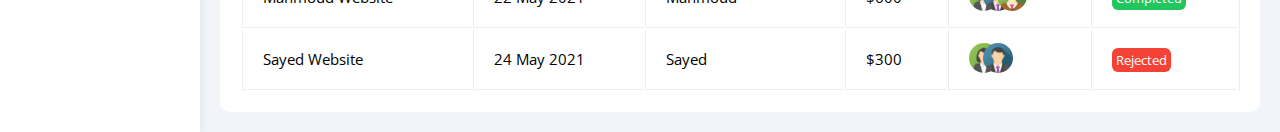
==== commit 4565387a: "Update index.html" ====
--- a/index.html
+++ b/index.html
@@ -83,7 +83,7 @@
           </div>
         </div>
         <!-- end head  -->
-        <h1>Dashboard</h1>
+        <h1>My Love Is Ahlam <3</h1>
         <div class="wrapper">
           <!-- start welcome -->
           <div class="welcome">
--- a/css/style.css
+++ b/css/style.css
@@ -1154,44 +1154,6 @@
   background-color: green;
   border: 1px solid red;
 }
-/* .backup .type {
-  display: flex;
-  flex-wrap: wrap;
-}
-.backup .type .date {
-  display: flex;
-  flex-direction: column;
-  align-items: center;
-  margin: 20px 10px;
-  padding: 20px 105px;
-}
-.backup .type .date label {
-  position: relative;
-}
-.backup .type .date label::before {
-  content: "";
-  position: absolute;
-  left: 50%;
-  top: -63px;
-  transform: translateX(-50%);
-  margin: 20px 10px;
-  width: 240px;
-  height: 38px;
-  border: 1px solid var(--grey-color);
-  padding: 20px 0;
-}
-.backup .type .date label:checked::before {
-  content: "";
-  position: absolute;
-  left: 50%;
-  top: -63px;
-  transform: translateX(-50%);
-  margin: 20px 10px;
-  width: 240px;
-  height: 38px;
-  border: 1px solid red;
-  padding: 20px 0;
-} */
 .backup .servers input[type="radio"] {
   -webkit-appearance: none;
   appearance: none;
@@ -1862,7 +1824,7 @@
   text-align: center;
 }
 .plans .join a  {
-  padding: 10px 30px; 
+  padding: 10px 50px; 
   border-radius: 5px;
   color: white;
 }
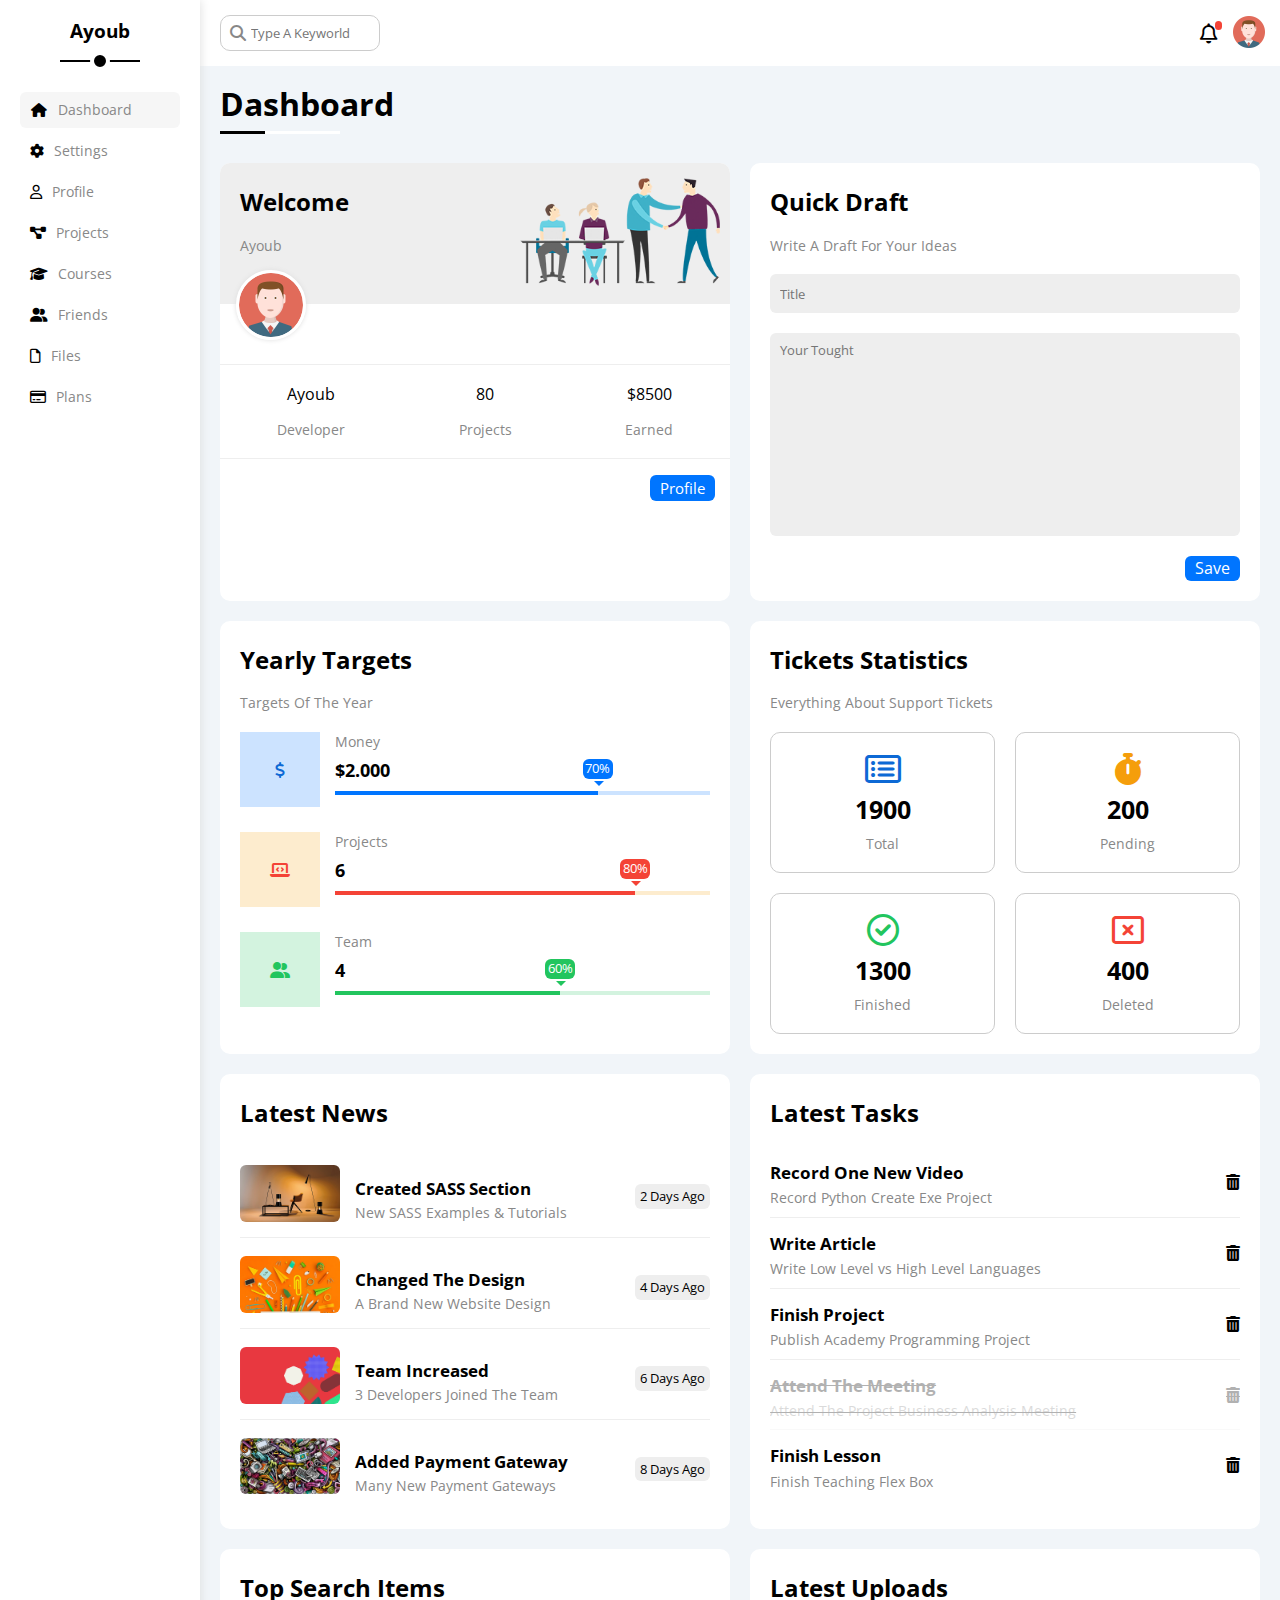
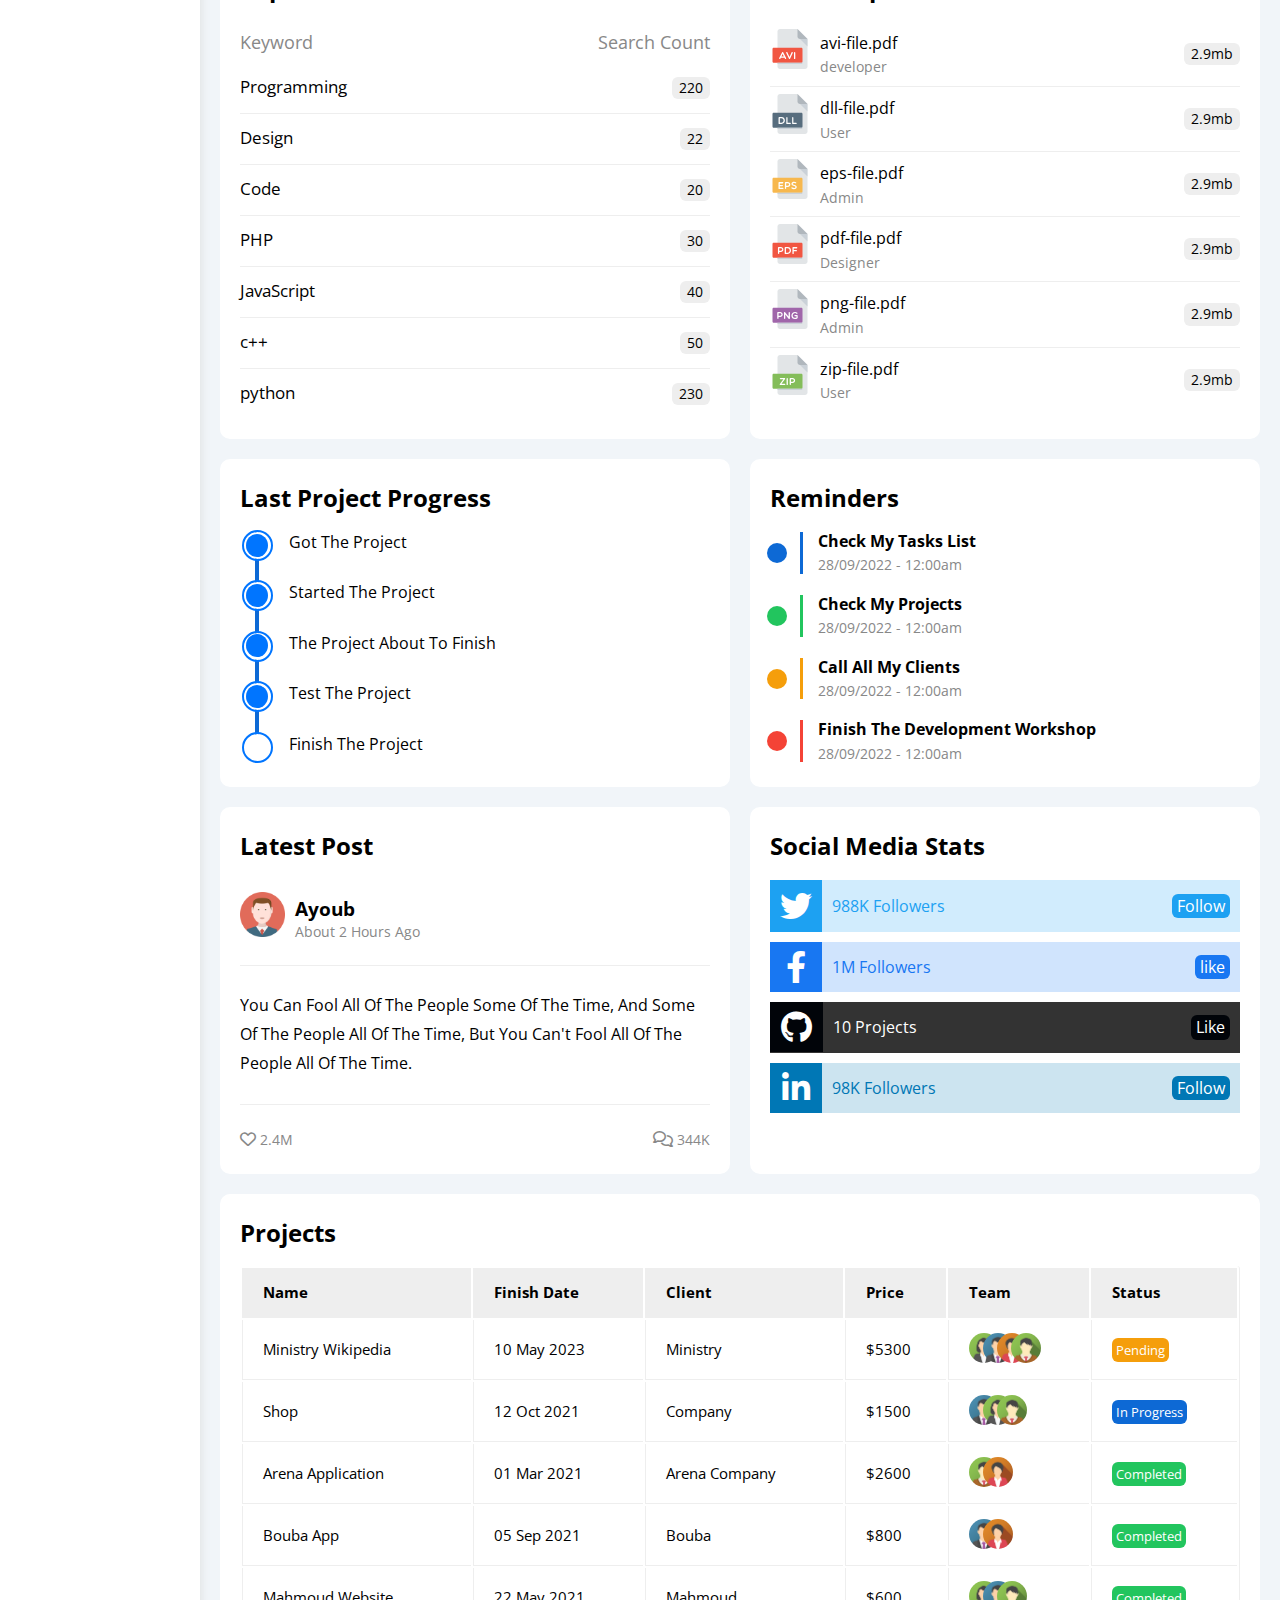
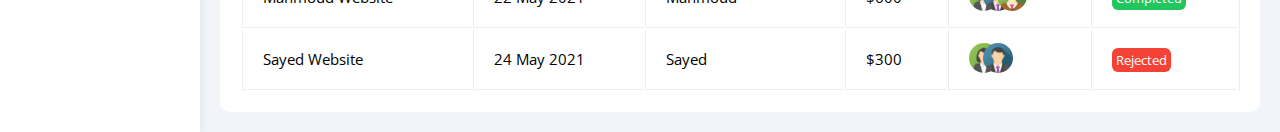
==== commit 750b2c14: "Update index.html" ====
--- a/index.html
+++ b/index.html
@@ -83,7 +83,7 @@
           </div>
         </div>
         <!-- end head  -->
-        <h1>My Love Is Ahlam <3</h1>
+        <h1>Dashboard</h1>
         <div class="wrapper">
           <!-- start welcome -->
           <div class="welcome">
